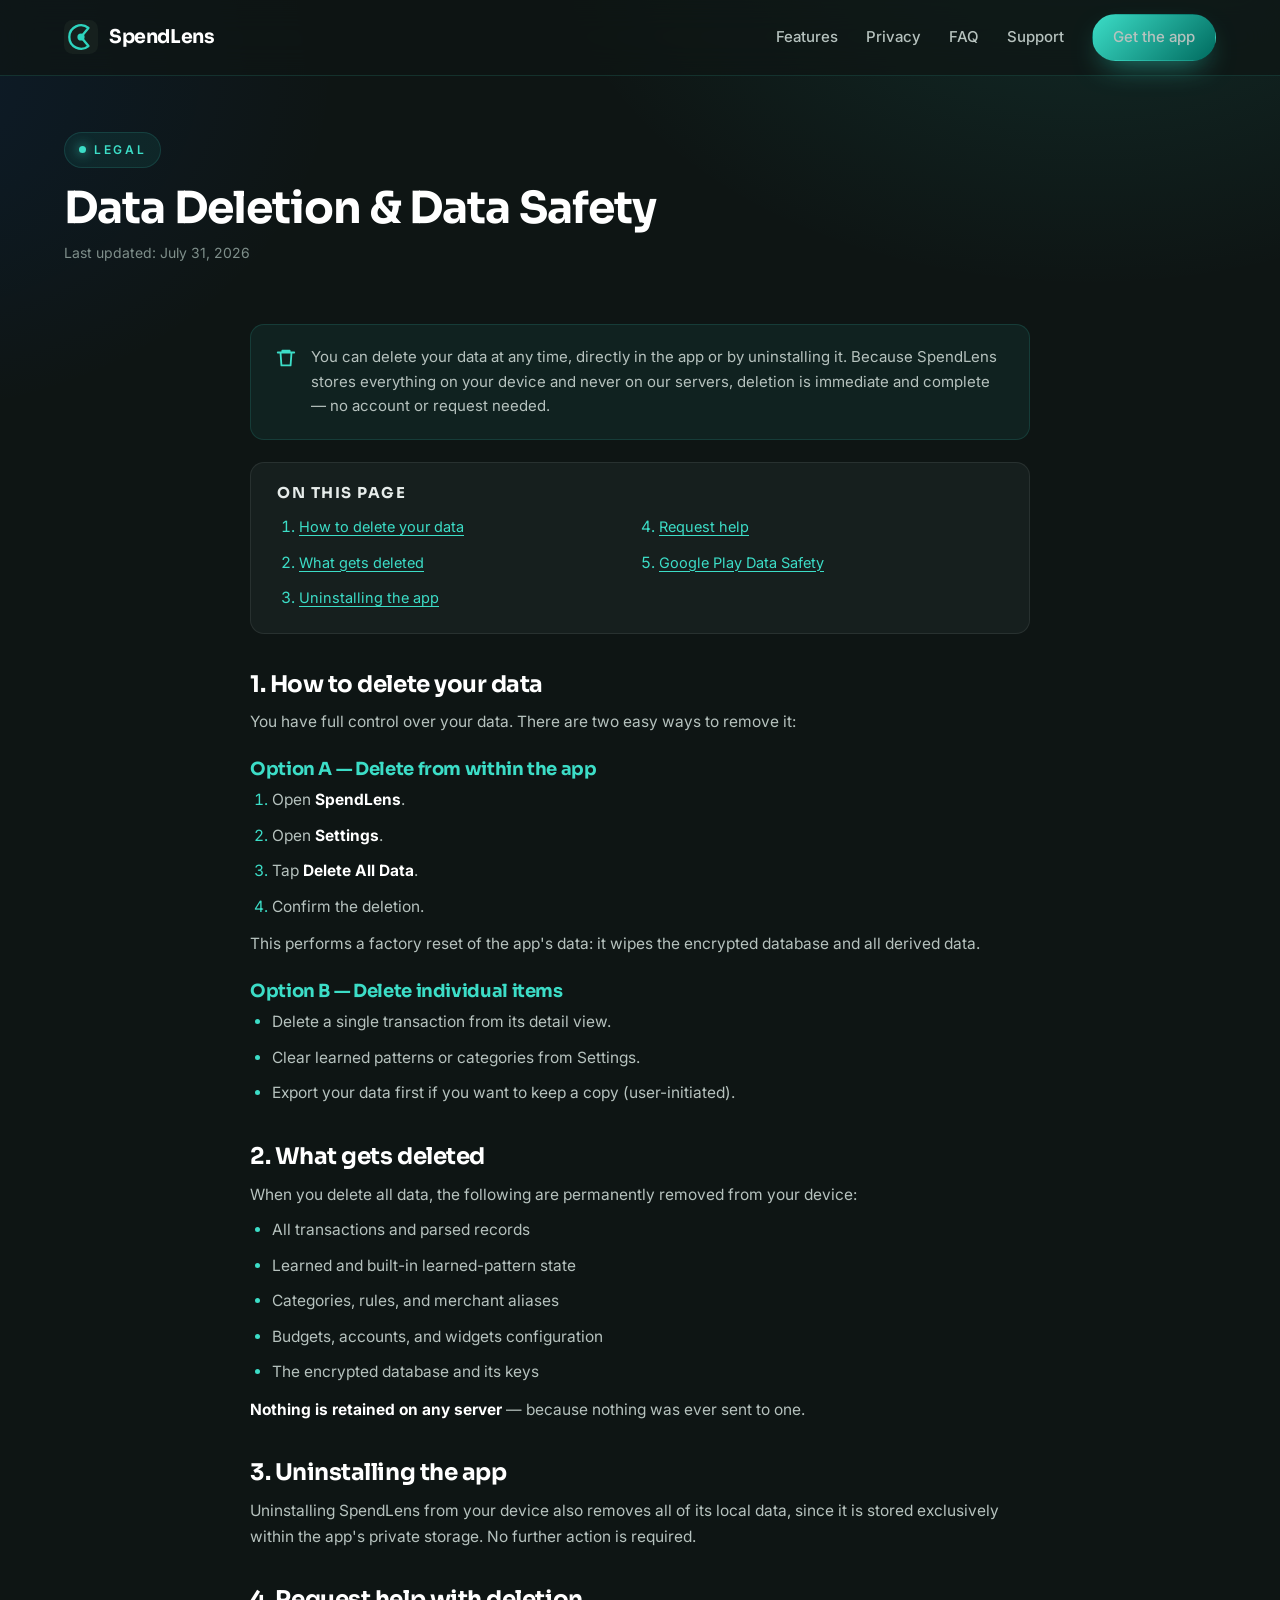
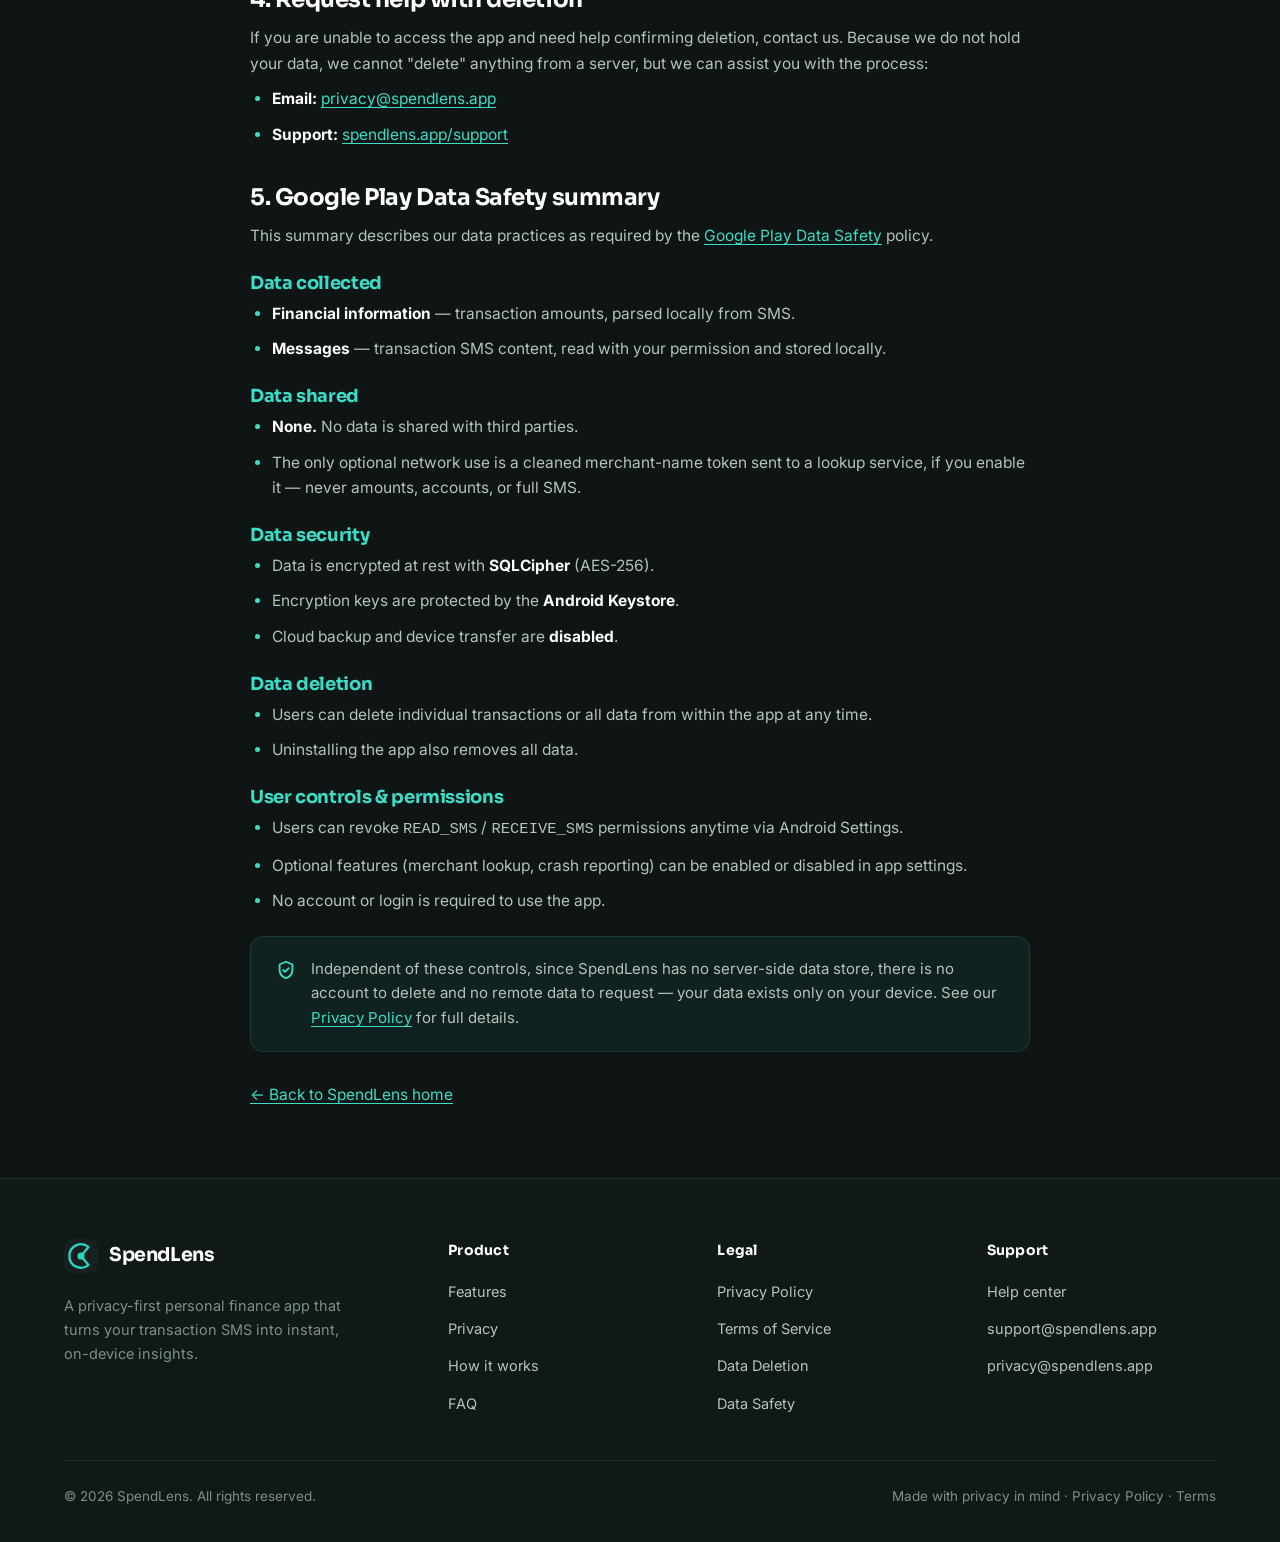
==== website/data-deletion.html @ 76e55379 "feat: add marketing/legal website with GitHub Pages deployment Add responsive site (landing + Privac" ====
<!DOCTYPE html>
<html lang="en">
<head>
<meta charset="UTF-8" />
<meta name="viewport" content="width=device-width, initial-scale=1.0" />
<title>Data Deletion & Data Safety — SpendLens</title>
<meta name="description" content="How to delete your SpendLens data and a summary of our Google Play Data Safety practices. Your data is stored only on your device and can be deleted anytime." />
<meta name="theme-color" content="#0E1514" />
<link rel="preconnect" href="https://fonts.googleapis.com" />
<link rel="preconnect" href="https://fonts.gstatic.com" crossorigin />
<link href="https://fonts.googleapis.com/css2?family=Inter:wght@400;500;600;700&family=Sora:wght@500;600;700&display=swap" rel="stylesheet" />
<link rel="stylesheet" href="assets/css/style.css" />
<link rel="icon" href="data:image/svg+xml,%3Csvg xmlns='http://www.w3.org/2000/svg' viewBox='0 0 32 32'%3E%3Crect width='32' height='32' rx='8' fill='%230E1514'/%3E%3Cpath d='M5 16a11 11 0 0 1 18-8.5L16 16l7 8.5A11 11 0 0 1 5 16Z' fill='none' stroke='%232DD4BF' stroke-width='2.2' stroke-linejoin='round'/%3E%3Ccircle cx='16' cy='16' r='3.4' fill='%232DD4BF'/%3E%3C/svg%3E" />
</head>
<body>

<header class="nav">
  <div class="wrap nav-inner">
    <a class="brand" href="index.html" aria-label="SpendLens home"><svg class="logo" viewBox="0 0 32 32" fill="none" aria-hidden="true"><rect width="32" height="32" rx="8" fill="#16201E"/><path d="M5 16a11 11 0 0 1 18-8.5L16 16l7 8.5A11 11 0 0 1 5 16Z" stroke="#2DD4BF" stroke-width="2.2" stroke-linejoin="round"/><circle cx="16" cy="16" r="3.4" fill="#2DD4BF"/></svg> SpendLens</a>
    <button class="nav-toggle" aria-label="Toggle menu" aria-expanded="false"><span></span><span></span><span></span></button>
    <nav class="nav-links" aria-label="Primary">
      <a href="index.html#features">Features</a>
      <a href="index.html#privacy">Privacy</a>
      <a href="index.html#faq">FAQ</a>
      <a href="support.html">Support</a>
      <a class="btn btn-primary" href="https://play.google.com/store/apps/details?id=com.gachn.spendlens" target="_blank" rel="noopener">Get the app</a>
    </nav>
  </div>
</header>

<section class="legal-hero">
  <div class="wrap">
    <span class="eyebrow">Legal</span>
    <h1>Data Deletion &amp; Data Safety</h1>
    <div class="meta"><span>Last updated: July 31, 2026</span></div>
  </div>
</section>

<main class="wrap">
  <div class="legal-body">

    <div class="legal-callout">
      <svg viewBox="0 0 24 24" fill="none" stroke="currentColor" stroke-width="2"><path d="M3 6h18M8 6V4h8v2M6 6l1 14h10l1-14" stroke-linecap="round" stroke-linejoin="round"/></svg>
      <p>You can delete your data at any time, directly in the app or by uninstalling it. Because SpendLens stores everything on your device and never on our servers, deletion is immediate and complete — no account or request needed.</p>
    </div>

    <nav class="legal-toc" aria-label="On this page">
      <h2>On this page</h2>
      <ol>
        <li><a href="#how">How to delete your data</a></li>
        <li><a href="#what">What gets deleted</a></li>
        <li><a href="#uninstall">Uninstalling the app</a></li>
        <li><a href="#request">Request help</a></li>
        <li><a href="#safety">Google Play Data Safety</a></li>
      </ol>
    </nav>

    <h2 class="toc-link" id="how">1. How to delete your data</h2>
    <p>You have full control over your data. There are two easy ways to remove it:</p>
    <h3>Option A — Delete from within the app</h3>
    <ol>
      <li>Open <strong>SpendLens</strong>.</li>
      <li>Open <strong>Settings</strong>.</li>
      <li>Tap <strong>Delete All Data</strong>.</li>
      <li>Confirm the deletion.</li>
    </ol>
    <p>This performs a factory reset of the app's data: it wipes the encrypted database and all derived data.</p>
    <h3>Option B — Delete individual items</h3>
    <ul>
      <li>Delete a single transaction from its detail view.</li>
      <li>Clear learned patterns or categories from Settings.</li>
      <li>Export your data first if you want to keep a copy (user-initiated).</li>
    </ul>

    <h2 class="toc-link" id="what">2. What gets deleted</h2>
    <p>When you delete all data, the following are permanently removed from your device:</p>
    <ul>
      <li>All transactions and parsed records</li>
      <li>Learned and built-in learned-pattern state</li>
      <li>Categories, rules, and merchant aliases</li>
      <li>Budgets, accounts, and widgets configuration</li>
      <li>The encrypted database and its keys</li>
    </ul>
    <p><strong>Nothing is retained on any server</strong> — because nothing was ever sent to one.</p>

    <h2 class="toc-link" id="uninstall">3. Uninstalling the app</h2>
    <p>Uninstalling SpendLens from your device also removes all of its local data, since it is stored exclusively within the app's private storage. No further action is required.</p>

    <h2 class="toc-link" id="request">4. Request help with deletion</h2>
    <p>If you are unable to access the app and need help confirming deletion, contact us. Because we do not hold your data, we cannot "delete" anything from a server, but we can assist you with the process:</p>
    <ul>
      <li><strong>Email:</strong> <a href="mailto:privacy@spendlens.app">privacy@spendlens.app</a></li>
      <li><strong>Support:</strong> <a href="support.html">spendlens.app/support</a></li>
    </ul>

    <h2 class="toc-link" id="safety">5. Google Play Data Safety summary</h2>
    <p>This summary describes our data practices as required by the <a href="https://developer.android.com/google-play/redirect/data-safety" target="_blank" rel="noopener">Google Play Data Safety</a> policy.</p>

    <h3>Data collected</h3>
    <ul>
      <li><strong>Financial information</strong> — transaction amounts, parsed locally from SMS.</li>
      <li><strong>Messages</strong> — transaction SMS content, read with your permission and stored locally.</li>
    </ul>
    <h3>Data shared</h3>
    <ul>
      <li><strong>None.</strong> No data is shared with third parties.</li>
      <li>The only optional network use is a cleaned merchant-name token sent to a lookup service, if you enable it — never amounts, accounts, or full SMS.</li>
    </ul>
    <h3>Data security</h3>
    <ul>
      <li>Data is encrypted at rest with <strong>SQLCipher</strong> (AES-256).</li>
      <li>Encryption keys are protected by the <strong>Android Keystore</strong>.</li>
      <li>Cloud backup and device transfer are <strong>disabled</strong>.</li>
    </ul>
    <h3>Data deletion</h3>
    <ul>
      <li>Users can delete individual transactions or all data from within the app at any time.</li>
      <li>Uninstalling the app also removes all data.</li>
    </ul>
    <h3>User controls &amp; permissions</h3>
    <ul>
      <li>Users can revoke <code>READ_SMS</code> / <code>RECEIVE_SMS</code> permissions anytime via Android Settings.</li>
      <li>Optional features (merchant lookup, crash reporting) can be enabled or disabled in app settings.</li>
      <li>No account or login is required to use the app.</li>
    </ul>

    <div class="legal-callout">
      <svg viewBox="0 0 24 24" fill="none" stroke="currentColor" stroke-width="2"><path d="M12 3l7 3v6c0 4.5-3 7.5-7 9-4-1.5-7-4.5-7-9V6z" stroke-linejoin="round"/><path d="M9 12l2 2 4-4" stroke-linecap="round" stroke-linejoin="round"/></svg>
      <p>Independent of these controls, since SpendLens has no server-side data store, there is no account to delete and no remote data to request — your data exists only on your device. See our <a href="privacy-policy.html">Privacy Policy</a> for full details.</p>
    </div>

    <p style="margin-top:30px;"><a href="index.html">&larr; Back to SpendLens home</a></p>
  </div>
</main>

<footer>
  <div class="wrap">
    <div class="footer-grid">
      <div class="footer-brand">
        <a class="brand" href="index.html"><svg class="logo" viewBox="0 0 32 32" fill="none" aria-hidden="true"><rect width="32" height="32" rx="8" fill="#16201E"/><path d="M5 16a11 11 0 0 1 18-8.5L16 16l7 8.5A11 11 0 0 1 5 16Z" stroke="#2DD4BF" stroke-width="2.2" stroke-linejoin="round"/><circle cx="16" cy="16" r="3.4" fill="#2DD4BF"/></svg> SpendLens</a>
        <p>A privacy-first personal finance app that turns your transaction SMS into instant, on-device insights.</p>
      </div>
      <div class="footer-col"><h5>Product</h5><ul><li><a href="index.html#features">Features</a></li><li><a href="index.html#privacy">Privacy</a></li><li><a href="index.html#how">How it works</a></li><li><a href="index.html#faq">FAQ</a></li></ul></div>
      <div class="footer-col"><h5>Legal</h5><ul><li><a href="privacy-policy.html">Privacy Policy</a></li><li><a href="terms.html">Terms of Service</a></li><li><a href="data-deletion.html">Data Deletion</a></li><li><a href="data-deletion.html#safety">Data Safety</a></li></ul></div>
      <div class="footer-col"><h5>Support</h5><ul><li><a href="support.html">Help center</a></li><li><a href="mailto:support@spendlens.app">support@spendlens.app</a></li><li><a href="mailto:privacy@spendlens.app">privacy@spendlens.app</a></li></ul></div>
    </div>
    <div class="footer-bottom">
      <span>© <span id="yr">2026</span> SpendLens. All rights reserved.</span>
      <span>Made with privacy in mind · <a href="privacy-policy.html">Privacy Policy</a> · <a href="terms.html">Terms</a></span>
    </div>
  </div>
</footer>

<script src="assets/js/main.js"></script>
</body>
</html>
---- website/assets/css/style.css ----
/* ===================================================================
   SpendLens — Marketing & Legal site
   Brand palette sourced from the Android app (ui/theme/Color.kt)
   =================================================================== */

:root {
  /* Brand — from SpendLens Material 3 tokens */
  --teal:        #2DD4BF;  /* seed / Income */
  --teal-bright: #3CDDC7;  /* dark primary  */
  --teal-deep:   #006B5F;  /* light primary */
  --teal-container: #005047;
  --blue:        #0051D5;  /* secondary */
  --blue-bright: #316BF3;
  --blue-soft:   #B4C5FF;
  --red:         #EF4444;  /* Expense / debit */

  /* Surfaces — dark-first like the app (#131313 base) */
  --bg:        #0E1514;
  --bg-2:      #111918;
  --surface:   #161F1E;
  --surface-2: #1C2725;
  --surface-3: #243330;
  --border:    rgba(60, 221, 199, 0.14);
  --border-2:  rgba(255, 255, 255, 0.08);

  /* Text */
  --text:      #E6ECEA;
  --text-soft: #B6C2BE;
  --muted:     #7E8E8A;

  /* Effects */
  --radius:    20px;
  --radius-sm: 14px;
  --radius-lg: 28px;
  --shadow:    0 24px 60px -24px rgba(0, 0, 0, 0.7);
  --glow:      0 0 0 1px rgba(45,212,191,.18), 0 18px 50px -20px rgba(45,212,191,.35);
  --max:       1160px;
  --ease:      cubic-bezier(.22,.61,.36,1);
}

* { margin: 0; padding: 0; box-sizing: border-box; }
*::selection { background: rgba(45,212,191,.30); color: #fff; }

html { scroll-behavior: smooth; -webkit-text-size-adjust: 100%; }

body {
  font-family: 'Inter', system-ui, -apple-system, Segoe UI, Roboto, sans-serif;
  color: var(--text);
  background: var(--bg);
  background-image:
    radial-gradient(900px 600px at 85% -8%, rgba(45,212,191,.12), transparent 60%),
    radial-gradient(800px 600px at -10% 8%, rgba(0,81,213,.12), transparent 58%);
  background-attachment: fixed;
  line-height: 1.65;
  font-size: 16px;
  overflow-x: hidden;
  -webkit-font-smoothing: antialiased;
}

h1, h2, h3, h4 {
  font-family: 'Sora', 'Inter', sans-serif;
  line-height: 1.12;
  letter-spacing: -0.02em;
  font-weight: 700;
  color: #fff;
}

a { color: var(--teal-bright); text-decoration: none; transition: color .2s var(--ease); }
a:hover { color: var(--teal); }

img { max-width: 100%; display: block; }

.wrap { width: min(var(--max), 90vw); margin-inline: auto; }

.eyebrow {
  display: inline-flex; align-items: center; gap: 8px;
  text-transform: uppercase; letter-spacing: .22em; font-size: 12px;
  font-weight: 600; color: var(--teal-bright);
  background: rgba(45,212,191,.08);
  border: 1px solid var(--border);
  padding: 7px 14px; border-radius: 999px;
}
.eyebrow::before {
  content: ""; width: 7px; height: 7px; border-radius: 50%;
  background: var(--teal-bright); box-shadow: 0 0 12px var(--teal-bright);
}

.gradient-text {
  background: linear-gradient(100deg, var(--teal-bright), var(--blue-soft) 70%);
  -webkit-background-clip: text; background-clip: text; color: transparent;
}

/* ---------- Buttons ---------- */
.btn {
  display: inline-flex; align-items: center; justify-content: center; gap: 9px;
  font-weight: 600; font-size: 15px; padding: 13px 24px; border-radius: 999px;
  border: 1px solid transparent; cursor: pointer; transition: all .22s var(--ease);
  white-space: nowrap;
}
.btn-primary {
  background: linear-gradient(135deg, var(--teal-bright), var(--teal-deep));
  color: #002822; box-shadow: 0 12px 30px -12px rgba(45,212,191,.7);
}
.btn-primary:hover { transform: translateY(-2px); color: #002822; box-shadow: 0 18px 38px -12px rgba(45,212,191,.85); }
.btn-ghost {
  background: rgba(255,255,255,.04); color: var(--text);
  border-color: var(--border-2);
}
.btn-ghost:hover { background: rgba(255,255,255,.08); color: #fff; transform: translateY(-2px); }
.btn-lg { padding: 16px 30px; font-size: 16px; }

.play-badge {
  display: inline-flex; align-items: center; gap: 11px;
  background: #000; color: #fff; padding: 10px 20px; border-radius: 12px;
  border: 1px solid rgba(255,255,255,.16); transition: transform .2s var(--ease), box-shadow .2s;
}
.play-badge:hover { transform: translateY(-2px); box-shadow: 0 14px 30px -14px rgba(0,0,0,.8); color:#fff; }
.play-badge .pt-logo { width: 26px; height: 26px; }
.play-badge .pt-tiny { font-size: 10px; color: #c7c7c7; letter-spacing: .04em; }
.play-badge .pt-big  { font-size: 17px; font-weight: 600; line-height: 1.1; font-family: 'Sora', sans-serif; }

/* ---------- Navigation ---------- */
.nav {
  position: sticky; top: 0; z-index: 60;
  backdrop-filter: blur(16px); -webkit-backdrop-filter: blur(16px);
  background: rgba(14,21,20,.72);
  border-bottom: 1px solid var(--border);
}
.nav-inner { display: flex; align-items: center; justify-content: space-between; padding: 14px 0; }
.brand { display: inline-flex; align-items: center; gap: 11px; font-family: 'Sora', sans-serif; font-weight: 700; font-size: 19px; color: #fff; letter-spacing: -.02em; }
.brand:hover { color: #fff; }
.brand .logo { width: 34px; height: 34px; flex: none; }
.nav-links { display: flex; align-items: center; gap: 28px; }
.nav-links a { color: var(--text-soft); font-size: 15px; font-weight: 500; position: relative; }
.nav-links a:not(.btn)::after {
  content: ""; position: absolute; left: 0; bottom: -6px; height: 2px; width: 0;
  background: var(--teal-bright); transition: width .25s var(--ease);
}
.nav-links a:not(.btn):hover { color: #fff; }
.nav-links a:not(.btn):hover::after { width: 100%; }
.nav-links .btn { padding: 10px 20px; }

.nav-toggle {
  display: none; background: none; border: 1px solid var(--border-2);
  border-radius: 10px; width: 44px; height: 42px; cursor: pointer; padding: 0;
  flex-direction: column; align-items: center; justify-content: center; gap: 5px;
}
.nav-toggle span { width: 20px; height: 2px; background: var(--text); border-radius: 2px; transition: .25s var(--ease); }
.nav-toggle[aria-expanded="true"] span:nth-child(1) { transform: translateY(7px) rotate(45deg); }
.nav-toggle[aria-expanded="true"] span:nth-child(2) { opacity: 0; }
.nav-toggle[aria-expanded="true"] span:nth-child(3) { transform: translateY(-7px) rotate(-45deg); }

@media (max-width: 880px) {
  .nav-toggle { display: flex; }
  .nav-links {
    position: absolute; top: 100%; left: 0; right: 0; flex-direction: column;
    align-items: stretch; gap: 4px; padding: 14px 5vw 22px;
    background: rgba(10,15,14,.97); border-bottom: 1px solid var(--border);
    transform: translateY(-12px); opacity: 0; pointer-events: none; transition: .25s var(--ease);
  }
  .nav-links.open { transform: none; opacity: 1; pointer-events: auto; }
  .nav-links a { padding: 11px 4px; border-bottom: 1px solid var(--border-2); }
  .nav-links .btn { margin-top: 10px; text-align: center; border-bottom: none; }
}

/* ---------- Section shell ---------- */
section { padding: 96px 0; position: relative; }
.sec-head { max-width: 62ch; margin: 0 auto 54px; text-align: center; }
.sec-head .eyebrow { margin-bottom: 18px; }
.sec-head h2 { font-size: clamp(30px, 4.4vw, 46px); margin-bottom: 14px; }
.sec-head p { color: var(--text-soft); font-size: 17px; }

/* ---------- Hero ---------- */
.hero { padding: 72px 0 32px; }
.hero-grid { display: grid; grid-template-columns: 1.05fr .95fr; gap: 56px; align-items: center; }
.hero h1 { font-size: clamp(36px, 5.4vw, 64px); margin: 22px 0 0; }
.hero p.lead { margin: 22px 0 32px; font-size: 18px; color: var(--text-soft); max-width: 50ch; }
.hero-cta { display: flex; gap: 14px; flex-wrap: wrap; align-items: center; }
.hero-trust { display: flex; flex-wrap: wrap; gap: 10px 26px; margin-top: 34px; color: var(--muted); font-size: 14px; }
.hero-trust span { display: inline-flex; align-items: center; gap: 8px; }
.hero-trust svg { width: 17px; height: 17px; color: var(--teal-bright); flex: none; }

/* Phone mockup */
.phone-wrap { display: flex; justify-content: center; perspective: 1600px; }
.phone {
  width: 300px; height: 612px; border-radius: 44px; padding: 12px;
  background: linear-gradient(160deg, #2a3735, #0c1312);
  border: 1px solid rgba(255,255,255,.10);
  box-shadow: var(--shadow), 0 0 0 1px rgba(45,212,191,.10), inset 0 0 0 2px rgba(0,0,0,.4);
  transform: rotate(-4deg) translateY(0);
  animation: float 6s ease-in-out infinite;
}
@keyframes float { 50% { transform: rotate(-4deg) translateY(-14px); } }
.phone-screen {
  width: 100%; height: 100%; border-radius: 34px; overflow: hidden;
  background: var(--bg-2); position: relative; display: flex; flex-direction: column;
}
.phone-notch {
  position: absolute; top: 10px; left: 50%; transform: translateX(-50%);
  width: 96px; height: 22px; background: #000; border-radius: 14px; z-index: 5;
}
.app-pad { padding: 38px 18px 18px; }
.app-top { display: flex; justify-content: space-between; align-items: center; margin-bottom: 18px; }
.app-hello { font-size: 12px; color: var(--muted); }
.app-name { font-size: 15px; font-weight: 600; color: #fff; font-family: 'Sora', sans-serif; }
.app-avatar { width: 30px; height: 30px; border-radius: 50%; background: linear-gradient(135deg,var(--teal),var(--blue-bright)); }
.app-balance-card {
  background: linear-gradient(140deg, var(--teal-deep), #00453c 60%, #022e29);
  border-radius: 20px; padding: 18px; margin-bottom: 16px; position: relative; overflow: hidden;
}
.app-balance-card::after { content:""; position:absolute; right:-30px; top:-30px; width:120px; height:120px; border-radius:50%;
  background: radial-gradient(circle, rgba(45,212,191,.45), transparent 70%); }
.app-balance-card .lbl { font-size: 11px; color: rgba(255,255,255,.7); letter-spacing:.08em; text-transform:uppercase; }
.app-balance-card .amt { font-size: 28px; font-weight: 700; color: #fff; font-family: 'Sora',sans-serif; margin-top: 4px; }
.app-balance-card .row { display: flex; gap: 10px; margin-top: 14px; }
.app-mini { flex: 1; background: rgba(0,0,0,.25); border-radius: 12px; padding: 10px; }
.app-mini .l { font-size: 10px; color: rgba(255,255,255,.65); }
.app-mini .v { font-size: 14px; font-weight: 600; margin-top: 2px; }
.app-mini.in .v { color: var(--teal-bright); }
.app-mini.out .v { color: var(--red); }
.app-section-title { font-size: 13px; font-weight: 600; color: #fff; margin: 6px 2px 10px; display:flex; justify-content:space-between; }
.app-section-title small { font-weight: 400; color: var(--muted); font-size: 11px; }
.donut-row { display: flex; align-items: center; gap: 16px; background: var(--surface); border-radius: 16px; padding: 14px; margin-bottom: 10px; }
.donut { width: 64px; height: 64px; flex: none; border-radius: 50%;
  background: conic-gradient(var(--teal-bright) 0 38%, var(--blue-bright) 38% 60%, var(--red) 60% 78%, #f4c05a 78% 90%, #9b8cff 90% 100%);
  display: grid; place-items: center; }
.donut::after { content:""; width: 38px; height: 38px; border-radius: 50%; background: var(--surface); }
.donut-info .t { font-size: 11px; color: var(--muted); }
.donut-info .n { font-size: 16px; font-weight: 600; color: #fff; font-family: 'Sora',sans-serif; }
.legend { display: flex; flex-direction: column; gap: 5px; margin-top: 4px; }
.legend i { width: 8px; height: 8px; border-radius: 2px; display: inline-block; margin-right: 6px; vertical-align: middle; }
.tx { display: flex; align-items: center; gap: 11px; padding: 9px 0; border-bottom: 1px solid rgba(255,255,255,.05); }
.tx:last-child { border-bottom: none; }
.tx .ic { width: 32px; height: 32px; border-radius: 10px; display: grid; place-items: center; font-size: 14px; flex: none; }
.tx .ic.t { background: rgba(45,212,191,.16); color: var(--teal-bright); }
.tx .ic.r { background: rgba(239,68,68,.16); color: var(--red); }
.tx .ic.b { background: rgba(49,107,243,.16); color: var(--blue-soft); }
.tx .meta { flex: 1; }
.tx .meta .m1 { font-size: 12.5px; color: #fff; font-weight: 500; }
.tx .meta .m2 { font-size: 10.5px; color: var(--muted); }
.tx .amt { font-size: 13px; font-weight: 600; font-family: 'Sora',sans-serif; }
.tx .amt.neg { color: var(--red); } .tx .amt.pos { color: var(--teal-bright); }

@media (max-width: 920px) {
  .hero-grid { grid-template-columns: 1fr; gap: 40px; text-align: center; }
  .hero p.lead { margin-inline: auto; }
  .hero-cta, .hero-trust { justify-content: center; }
  .phone-wrap { order: -1; }
  .phone { transform: rotate(0); animation: float 6s ease-in-out infinite; }
  @keyframes float { 50% { transform: translateY(-12px); } }
}

/* ---------- Trust strip ---------- */
.trust-strip {
  display: grid; grid-template-columns: repeat(4, 1fr); gap: 18px;
  padding: 22px; border-radius: var(--radius-lg);
  background: linear-gradient(180deg, rgba(45,212,191,.05), rgba(255,255,255,.02));
  border: 1px solid var(--border); margin-top: 30px;
}
.trust-strip .t { display: flex; align-items: center; gap: 12px; justify-content: center; }
.trust-strip svg { width: 24px; height: 24px; color: var(--teal-bright); flex: none; }
.trust-strip .l b { display: block; color: #fff; font-size: 15px; font-family: 'Sora',sans-serif; }
.trust-strip .l small { color: var(--muted); font-size: 12px; }
@media (max-width: 820px){ .trust-strip { grid-template-columns: 1fr 1fr; text-align:left;} }

/* ---------- Feature cards ---------- */
.grid { display: grid; gap: 22px; }
.grid-3 { grid-template-columns: repeat(3, 1fr); }
.grid-2 { grid-template-columns: repeat(2, 1fr); }
@media (max-width: 900px){ .grid-3 { grid-template-columns: 1fr 1fr; } }
@media (max-width: 620px){ .grid-3, .grid-2 { grid-template-columns: 1fr; } }

.card {
  background: var(--surface); border: 1px solid var(--border-2); border-radius: var(--radius);
  padding: 28px; transition: transform .25s var(--ease), border-color .25s, box-shadow .25s;
}
.card:hover { transform: translateY(-5px); border-color: var(--border); box-shadow: var(--shadow); }
.card .ic {
  width: 50px; height: 50px; border-radius: 14px; display: grid; place-items: center;
  background: linear-gradient(135deg, rgba(45,212,191,.18), rgba(0,81,213,.16));
  color: var(--teal-bright); margin-bottom: 18px;
}
.card .ic svg { width: 24px; height: 24px; }
.card h3 { font-size: 19px; margin-bottom: 9px; }
.card p { color: var(--text-soft); font-size: 15px; }

/* ---------- Privacy showcase ---------- */
.privacy-wrap { display: grid; grid-template-columns: 1fr 1fr; gap: 50px; align-items: center; }
.privacy-list { list-style: none; display: flex; flex-direction: column; gap: 18px; margin-top: 26px; }
.privacy-list li { display: flex; gap: 14px; align-items: flex-start; }
.privacy-list .pi { width: 38px; height: 38px; flex: none; border-radius: 11px; display: grid; place-items: center;
  background: rgba(45,212,191,.12); color: var(--teal-bright); }
.privacy-list .pi svg { width: 20px; height: 20px; }
.privacy-list b { color: #fff; font-size: 16px; font-family: 'Sora',sans-serif; }
.privacy-list p { color: var(--text-soft); font-size: 14.5px; margin-top: 2px; }

.shield-art {
  display: grid; place-items: center; min-height: 340px; position: relative;
}
.shield {
  width: 220px; height: 248px; position: relative;
  background: linear-gradient(160deg, var(--surface-2), var(--surface));
  border: 1px solid var(--border); border-radius: 28px 28px 110px 110px;
  display: grid; place-items: center; box-shadow: var(--glow);
}
.shield svg { width: 86px; height: 86px; color: var(--teal-bright); }
.shield::before, .shield::after {
  content: ""; position: absolute; inset: -2px; border-radius: inherit; pointer-events: none;
  border: 1px dashed rgba(45,212,191,.25);
}
.shield::after { inset: 16px; border-radius: 22px 22px 90px 90px; border-color: rgba(255,255,255,.06); }
.orbit { position: absolute; inset: -40px; border: 1px solid var(--border); border-radius: 50%; animation: spin 26s linear infinite; }
.orbit .dot { position: absolute; top: -6px; left: 50%; width: 12px; height: 12px; border-radius: 50%; background: var(--teal-bright); box-shadow: 0 0 14px var(--teal-bright); }
@keyframes spin { to { transform: rotate(360deg); } }
@media (max-width: 900px){ .privacy-wrap { grid-template-columns: 1fr; } .shield-art { order: -1; min-height: 300px; } }

/* ---------- Steps ---------- */
.steps { display: grid; grid-template-columns: repeat(4, 1fr); gap: 22px; counter-reset: step; }
.step { position: relative; padding: 30px 24px; border-radius: var(--radius);
  background: var(--surface); border: 1px solid var(--border-2); }
.step .num {
  width: 48px; height: 48px; border-radius: 13px; display: grid; place-items: center; margin-bottom: 16px;
  font-family: 'Sora',sans-serif; font-weight: 700; font-size: 19px; color: #002822;
  background: linear-gradient(135deg, var(--teal-bright), var(--teal-deep));
}
.step h4 { font-size: 18px; margin-bottom: 7px; }
.step p { color: var(--text-soft); font-size: 14.5px; }
@media (max-width: 860px){ .steps { grid-template-columns: 1fr 1fr; } }
@media (max-width: 520px){ .steps { grid-template-columns: 1fr; } }

/* ---------- FAQ ---------- */
.faq { max-width: 820px; margin-inline: auto; }
.faq-item { border: 1px solid var(--border-2); border-radius: var(--radius-sm); margin-bottom: 14px; overflow: hidden; background: var(--surface); transition: border-color .2s; }
.faq-item[open] { border-color: var(--border); }
.faq-q { padding: 20px 24px; cursor: pointer; font-weight: 600; font-family: 'Sora',sans-serif; color: #fff; display: flex; justify-content: space-between; align-items: center; gap: 16px; list-style: none; font-size: 16.5px; }
.faq-q::-webkit-details-marker { display: none; }
.faq-q .chev { flex: none; width: 22px; height: 22px; color: var(--teal-bright); transition: transform .25s var(--ease); }
.faq-item[open] .faq-q .chev { transform: rotate(180deg); }
.faq-a { padding: 0 24px 22px; color: var(--text-soft); font-size: 15.5px; }

/* ---------- CTA banner ---------- */
.cta-banner {
  border-radius: var(--radius-lg); padding: 64px 40px; text-align: center; position: relative; overflow: hidden;
  background: linear-gradient(135deg, #002822, var(--teal-deep) 55%, var(--blue) 130%);
  box-shadow: var(--shadow);
}
.cta-banner::before { content:""; position:absolute; inset:0;
  background: radial-gradient(420px 260px at 12% 18%, rgba(45,212,191,.35), transparent 60%),
             radial-gradient(420px 260px at 88% 90%, rgba(0,81,213,.4), transparent 60%); }
.cta-banner > * { position: relative; z-index: 2; }
.cta-banner h2 { font-size: clamp(28px, 4.4vw, 44px); color: #fff; }
.cta-banner p { color: rgba(255,255,255,.9); max-width: 54ch; margin: 16px auto 30px; font-size: 17px; }
.cta-banner .hero-cta { justify-content: center; }

/* ---------- Footer ---------- */
footer { border-top: 1px solid var(--border); background: var(--bg-2); padding: 60px 0 36px; margin-top: 40px; }
.footer-grid { display: grid; grid-template-columns: 1.5fr 1fr 1fr 1fr; gap: 40px; }
.footer-brand p { color: var(--muted); font-size: 14.5px; margin-top: 14px; max-width: 32ch; }
.footer-col h5 { color: #fff; font-size: 14px; font-family: 'Sora',sans-serif; margin-bottom: 16px; letter-spacing: .02em; }
.footer-col ul { list-style: none; display: flex; flex-direction: column; gap: 11px; }
.footer-col a { color: var(--text-soft); font-size: 14.5px; }
.footer-col a:hover { color: var(--teal-bright); }
.footer-bottom { display: flex; justify-content: space-between; align-items: center; gap: 16px; flex-wrap: wrap; margin-top: 44px; padding-top: 24px; border-top: 1px solid var(--border-2); color: var(--muted); font-size: 13.5px; }
.footer-bottom a { color: var(--muted); }
.footer-bottom a:hover { color: var(--teal-bright); }
@media (max-width: 820px){ .footer-grid { grid-template-columns: 1fr 1fr; } }
@media (max-width: 480px){ .footer-grid { grid-template-columns: 1fr; } }

/* ---------- Legal pages ---------- */
.legal-hero { padding: 56px 0 8px; }
.legal-hero h1 { font-size: clamp(30px, 4.6vw, 44px); margin: 16px 0 8px; }
.legal-hero .meta { color: var(--muted); font-size: 14px; display: flex; gap: 18px; flex-wrap: wrap; }
.legal-body { max-width: 780px; margin: 0 auto; padding: 30px 0 20px; }
.legal-body h2 { font-size: 23px; margin: 38px 0 12px; color: #fff; }
.legal-body h3 { font-size: 18px; margin: 24px 0 8px; color: var(--teal-bright); }
.legal-body p, .legal-body li { color: var(--text-soft); font-size: 15.5px; margin-bottom: 10px; }
.legal-body ul, .legal-body ol { padding-left: 22px; margin-bottom: 12px; }
.legal-body li::marker { color: var(--teal-bright); }
.legal-body a { color: var(--teal-bright); text-decoration: underline; text-underline-offset: 3px; }
.legal-body strong { color: #fff; }
.legal-callout {
  background: rgba(45,212,191,.07); border: 1px solid var(--border); border-radius: var(--radius-sm);
  padding: 20px 24px; margin: 22px 0; display: flex; gap: 14px;
}
.legal-callout svg { width: 22px; height: 22px; color: var(--teal-bright); flex: none; margin-top: 2px; }
.legal-callout p { margin: 0; font-size: 15px; }
.legal-toc { background: var(--surface); border: 1px solid var(--border-2); border-radius: var(--radius-sm); padding: 22px 26px; margin: 18px 0 8px; }
.legal-toc h2 { font-size: 15px; margin: 0 0 12px; color: var(--text); text-transform: uppercase; letter-spacing: .1em; }
.legal-toc ol { margin: 0; columns: 2; }
@media (max-width: 560px){ .legal-toc ol { columns: 1; } }
.legal-toc a { font-size: 14.5px; }
.toc-link { scroll-margin-top: 90px; }

/* ---------- Support page ---------- */
.support-grid { display: grid; grid-template-columns: 1.1fr .9fr; gap: 40px; align-items: start; }
@media (max-width: 880px){ .support-grid { grid-template-columns: 1fr; } }
.contact-cards { display: grid; grid-template-columns: 1fr 1fr; gap: 16px; margin-top: 8px; }
@media (max-width: 560px){ .contact-cards { grid-template-columns: 1fr; } }
.contact-card { background: var(--surface); border: 1px solid var(--border-2); border-radius: var(--radius-sm); padding: 22px; transition: border-color .2s; }
.contact-card:hover { border-color: var(--border); }
.contact-card .ic { width: 42px; height: 42px; border-radius: 11px; display: grid; place-items: center; background: rgba(45,212,191,.12); color: var(--teal-bright); margin-bottom: 14px; }
.contact-card .ic svg { width: 22px; height: 22px; }
.contact-card h4 { font-size: 16px; margin-bottom: 4px; }
.contact-card a, .contact-card p { font-size: 14.5px; color: var(--text-soft); word-break: break-word; }
.contact-card a:hover { color: var(--teal-bright); }

.form-card { background: var(--surface); border: 1px solid var(--border-2); border-radius: var(--radius); padding: 28px; }
.form-card h3 { font-size: 20px; margin-bottom: 6px; }
.form-card p.muted { color: var(--muted); font-size: 14px; margin-bottom: 20px; }
.field { margin-bottom: 16px; }
.field label { display: block; font-size: 13.5px; color: var(--text-soft); margin-bottom: 7px; font-weight: 500; }
.field input, .field textarea, .field select {
  width: 100%; background: var(--bg-2); border: 1px solid var(--border-2); border-radius: 12px;
  color: var(--text); padding: 12px 14px; font-size: 15px; font-family: inherit; transition: border-color .2s;
}
.field input:focus, .field textarea:focus, .field select:focus { outline: none; border-color: var(--teal-bright); box-shadow: 0 0 0 3px rgba(45,212,191,.15); }
.field textarea { resize: vertical; min-height: 120px; }
.form-note { font-size: 12.5px; color: var(--muted); margin-top: 12px; }
.form-status { margin-top: 14px; font-size: 14.5px; }
.form-status.ok { color: var(--teal-bright); }

/* ---------- Misc helpers ---------- */
.center { text-align: center; }
.mt-s { margin-top: 14px; } .mt-m { margin-top: 26px; } .mt-l { margin-top: 44px; }
.reveal { opacity: 0; transform: translateY(24px); transition: opacity .7s var(--ease), transform .7s var(--ease); }
.reveal.in { opacity: 1; transform: none; }
@media (prefers-reduced-motion: reduce) {
  .reveal { opacity: 1; transform: none; transition: none; }
  .phone, .orbit { animation: none; }
  html { scroll-behavior: auto; }
}
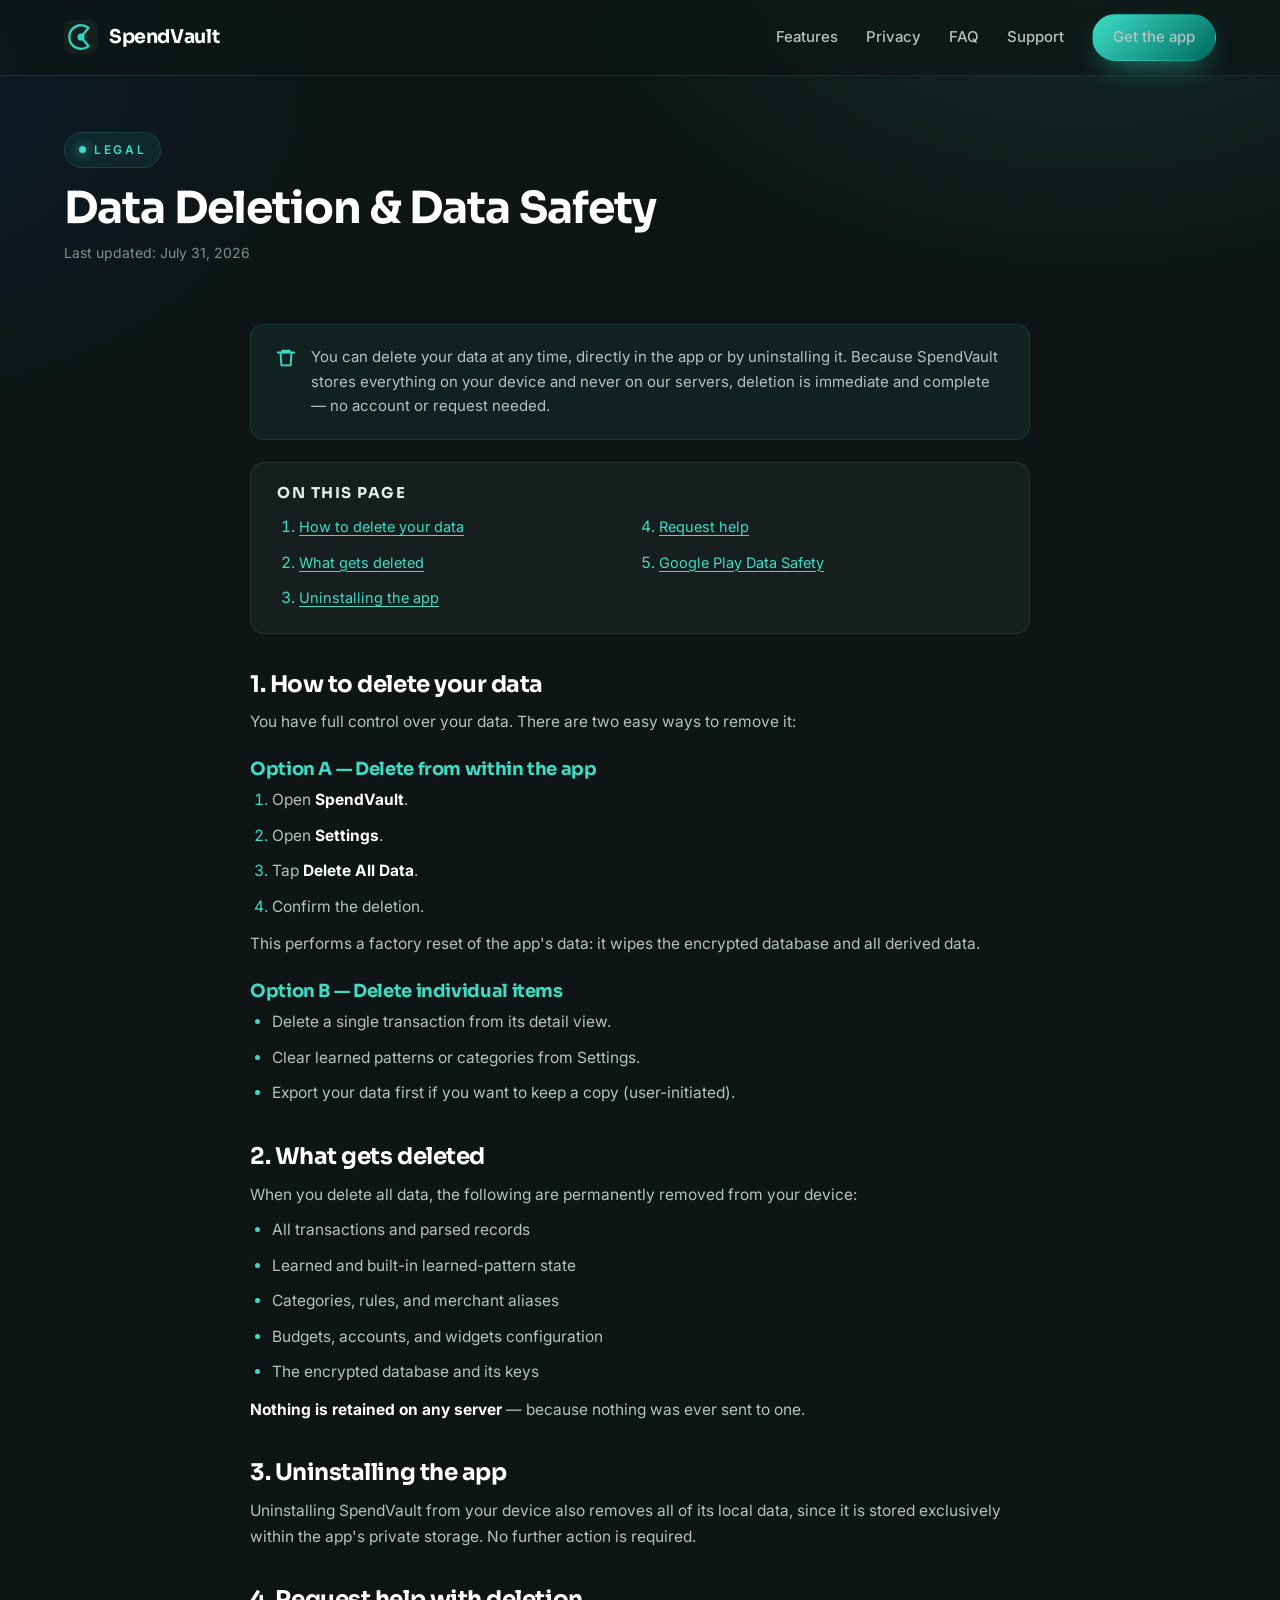
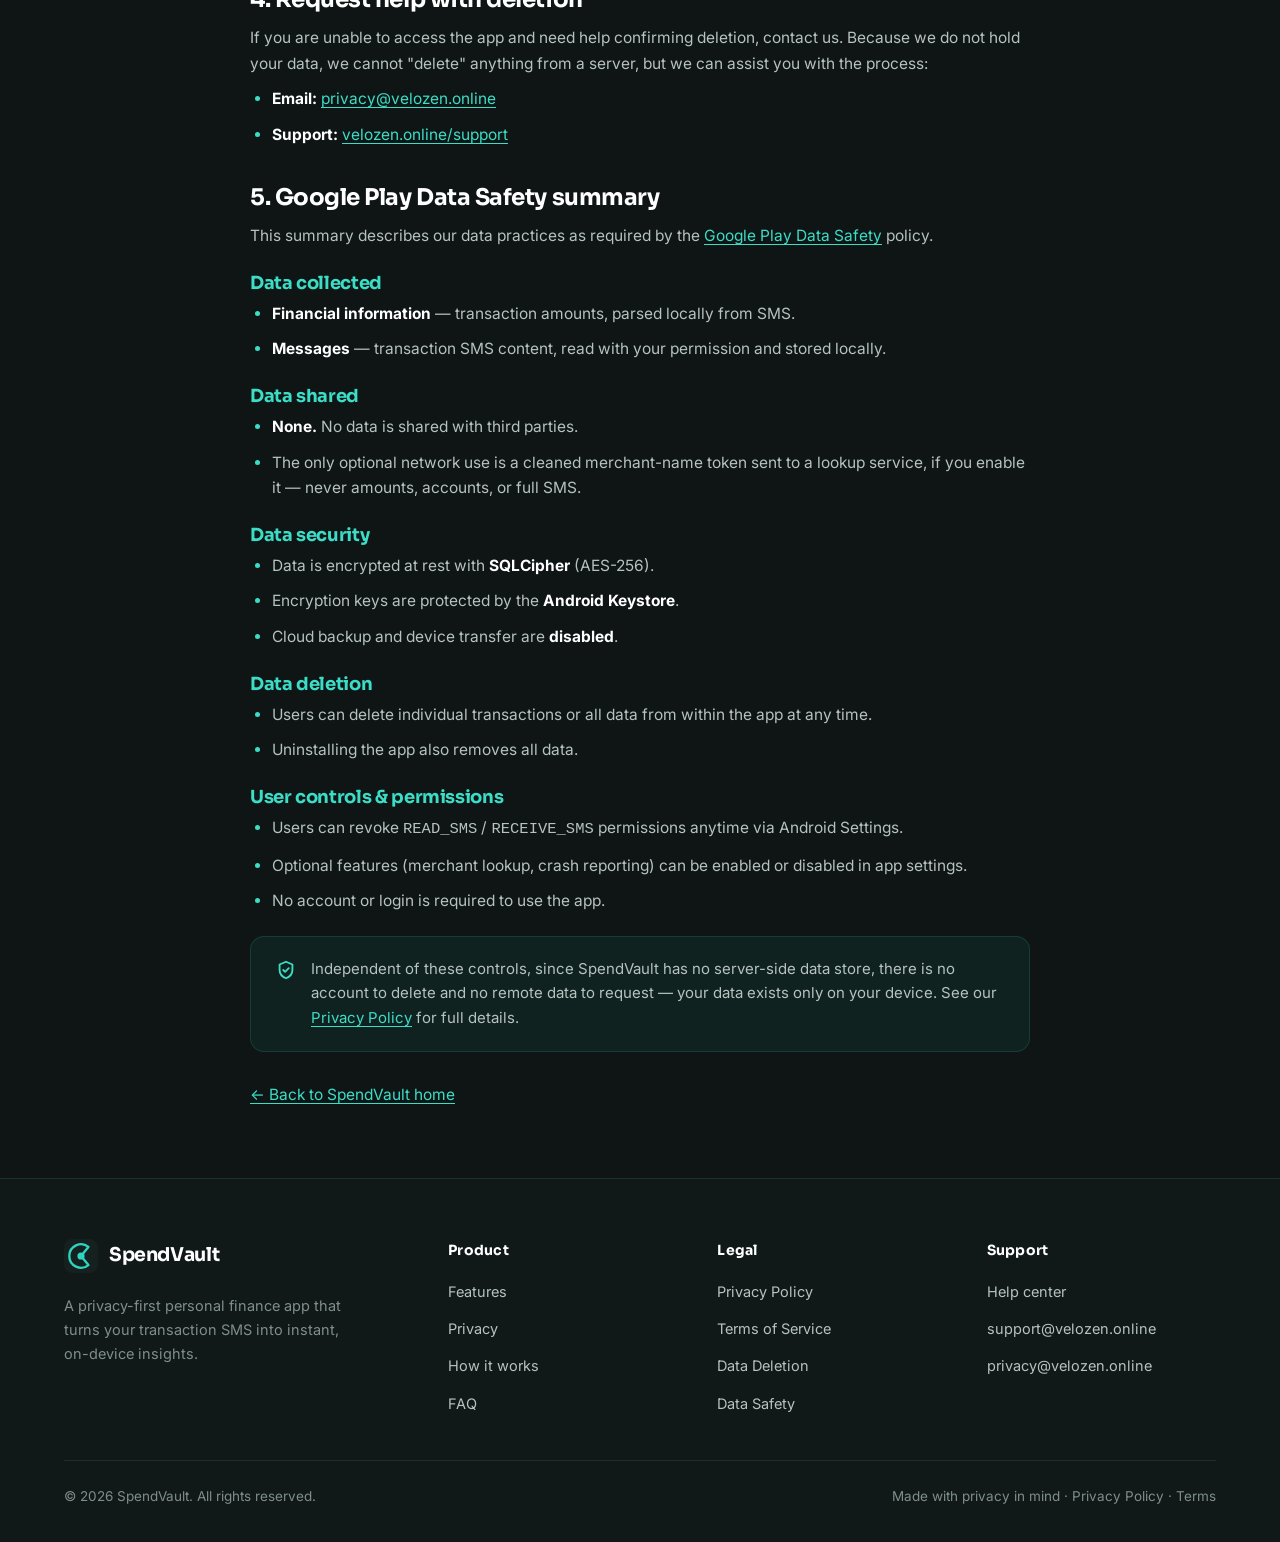
==== commit 43052c2f: "Update website with SpendVault branding and velozen.online domain - Replaced all SpendLens reference" ====
--- a/website/data-deletion.html
+++ b/website/data-deletion.html
@@ -3,8 +3,8 @@
 <head>
 <meta charset="UTF-8" />
 <meta name="viewport" content="width=device-width, initial-scale=1.0" />
-<title>Data Deletion & Data Safety — SpendLens</title>
-<meta name="description" content="How to delete your SpendLens data and a summary of our Google Play Data Safety practices. Your data is stored only on your device and can be deleted anytime." />
+<title>Data Deletion & Data Safety — SpendVault</title>
+<meta name="description" content="How to delete your SpendVault data and a summary of our Google Play Data Safety practices. Your data is stored only on your device and can be deleted anytime." />
 <meta name="theme-color" content="#0E1514" />
 <link rel="preconnect" href="https://fonts.googleapis.com" />
 <link rel="preconnect" href="https://fonts.gstatic.com" crossorigin />
@@ -16,14 +16,14 @@
 
 <header class="nav">
   <div class="wrap nav-inner">
-    <a class="brand" href="index.html" aria-label="SpendLens home"><svg class="logo" viewBox="0 0 32 32" fill="none" aria-hidden="true"><rect width="32" height="32" rx="8" fill="#16201E"/><path d="M5 16a11 11 0 0 1 18-8.5L16 16l7 8.5A11 11 0 0 1 5 16Z" stroke="#2DD4BF" stroke-width="2.2" stroke-linejoin="round"/><circle cx="16" cy="16" r="3.4" fill="#2DD4BF"/></svg> SpendLens</a>
+    <a class="brand" href="index.html" aria-label="SpendVault home"><svg class="logo" viewBox="0 0 32 32" fill="none" aria-hidden="true"><rect width="32" height="32" rx="8" fill="#16201E"/><path d="M5 16a11 11 0 0 1 18-8.5L16 16l7 8.5A11 11 0 0 1 5 16Z" stroke="#2DD4BF" stroke-width="2.2" stroke-linejoin="round"/><circle cx="16" cy="16" r="3.4" fill="#2DD4BF"/></svg> SpendVault</a>
     <button class="nav-toggle" aria-label="Toggle menu" aria-expanded="false"><span></span><span></span><span></span></button>
     <nav class="nav-links" aria-label="Primary">
       <a href="index.html#features">Features</a>
       <a href="index.html#privacy">Privacy</a>
       <a href="index.html#faq">FAQ</a>
       <a href="support.html">Support</a>
-      <a class="btn btn-primary" href="https://play.google.com/store/apps/details?id=com.gachn.spendlens" target="_blank" rel="noopener">Get the app</a>
+      <a class="btn btn-primary" href="https://play.google.com/store/apps/details?id=com.gachn.SpendVault" target="_blank" rel="noopener">Get the app</a>
     </nav>
   </div>
 </header>
@@ -41,7 +41,7 @@
 
     <div class="legal-callout">
       <svg viewBox="0 0 24 24" fill="none" stroke="currentColor" stroke-width="2"><path d="M3 6h18M8 6V4h8v2M6 6l1 14h10l1-14" stroke-linecap="round" stroke-linejoin="round"/></svg>
-      <p>You can delete your data at any time, directly in the app or by uninstalling it. Because SpendLens stores everything on your device and never on our servers, deletion is immediate and complete — no account or request needed.</p>
+      <p>You can delete your data at any time, directly in the app or by uninstalling it. Because SpendVault stores everything on your device and never on our servers, deletion is immediate and complete — no account or request needed.</p>
     </div>
 
     <nav class="legal-toc" aria-label="On this page">
@@ -59,7 +59,7 @@
     <p>You have full control over your data. There are two easy ways to remove it:</p>
     <h3>Option A — Delete from within the app</h3>
     <ol>
-      <li>Open <strong>SpendLens</strong>.</li>
+      <li>Open <strong>SpendVault</strong>.</li>
       <li>Open <strong>Settings</strong>.</li>
       <li>Tap <strong>Delete All Data</strong>.</li>
       <li>Confirm the deletion.</li>
@@ -84,13 +84,13 @@
     <p><strong>Nothing is retained on any server</strong> — because nothing was ever sent to one.</p>
 
     <h2 class="toc-link" id="uninstall">3. Uninstalling the app</h2>
-    <p>Uninstalling SpendLens from your device also removes all of its local data, since it is stored exclusively within the app's private storage. No further action is required.</p>
+    <p>Uninstalling SpendVault from your device also removes all of its local data, since it is stored exclusively within the app's private storage. No further action is required.</p>
 
     <h2 class="toc-link" id="request">4. Request help with deletion</h2>
     <p>If you are unable to access the app and need help confirming deletion, contact us. Because we do not hold your data, we cannot "delete" anything from a server, but we can assist you with the process:</p>
     <ul>
-      <li><strong>Email:</strong> <a href="mailto:privacy@spendlens.app">privacy@spendlens.app</a></li>
-      <li><strong>Support:</strong> <a href="support.html">spendlens.app/support</a></li>
+      <li><strong>Email:</strong> <a href="mailto:privacy@velozen.online">privacy@velozen.online</a></li>
+      <li><strong>Support:</strong> <a href="support.html">velozen.online/support</a></li>
     </ul>
 
     <h2 class="toc-link" id="safety">5. Google Play Data Safety summary</h2>
@@ -126,10 +126,10 @@
 
     <div class="legal-callout">
       <svg viewBox="0 0 24 24" fill="none" stroke="currentColor" stroke-width="2"><path d="M12 3l7 3v6c0 4.5-3 7.5-7 9-4-1.5-7-4.5-7-9V6z" stroke-linejoin="round"/><path d="M9 12l2 2 4-4" stroke-linecap="round" stroke-linejoin="round"/></svg>
-      <p>Independent of these controls, since SpendLens has no server-side data store, there is no account to delete and no remote data to request — your data exists only on your device. See our <a href="privacy-policy.html">Privacy Policy</a> for full details.</p>
+      <p>Independent of these controls, since SpendVault has no server-side data store, there is no account to delete and no remote data to request — your data exists only on your device. See our <a href="privacy-policy.html">Privacy Policy</a> for full details.</p>
     </div>
 
-    <p style="margin-top:30px;"><a href="index.html">&larr; Back to SpendLens home</a></p>
+    <p style="margin-top:30px;"><a href="index.html">&larr; Back to SpendVault home</a></p>
   </div>
 </main>
 
@@ -137,15 +137,15 @@
   <div class="wrap">
     <div class="footer-grid">
       <div class="footer-brand">
-        <a class="brand" href="index.html"><svg class="logo" viewBox="0 0 32 32" fill="none" aria-hidden="true"><rect width="32" height="32" rx="8" fill="#16201E"/><path d="M5 16a11 11 0 0 1 18-8.5L16 16l7 8.5A11 11 0 0 1 5 16Z" stroke="#2DD4BF" stroke-width="2.2" stroke-linejoin="round"/><circle cx="16" cy="16" r="3.4" fill="#2DD4BF"/></svg> SpendLens</a>
+        <a class="brand" href="index.html"><svg class="logo" viewBox="0 0 32 32" fill="none" aria-hidden="true"><rect width="32" height="32" rx="8" fill="#16201E"/><path d="M5 16a11 11 0 0 1 18-8.5L16 16l7 8.5A11 11 0 0 1 5 16Z" stroke="#2DD4BF" stroke-width="2.2" stroke-linejoin="round"/><circle cx="16" cy="16" r="3.4" fill="#2DD4BF"/></svg> SpendVault</a>
         <p>A privacy-first personal finance app that turns your transaction SMS into instant, on-device insights.</p>
       </div>
       <div class="footer-col"><h5>Product</h5><ul><li><a href="index.html#features">Features</a></li><li><a href="index.html#privacy">Privacy</a></li><li><a href="index.html#how">How it works</a></li><li><a href="index.html#faq">FAQ</a></li></ul></div>
       <div class="footer-col"><h5>Legal</h5><ul><li><a href="privacy-policy.html">Privacy Policy</a></li><li><a href="terms.html">Terms of Service</a></li><li><a href="data-deletion.html">Data Deletion</a></li><li><a href="data-deletion.html#safety">Data Safety</a></li></ul></div>
-      <div class="footer-col"><h5>Support</h5><ul><li><a href="support.html">Help center</a></li><li><a href="mailto:support@spendlens.app">support@spendlens.app</a></li><li><a href="mailto:privacy@spendlens.app">privacy@spendlens.app</a></li></ul></div>
+      <div class="footer-col"><h5>Support</h5><ul><li><a href="support.html">Help center</a></li><li><a href="mailto:support@velozen.online">support@velozen.online</a></li><li><a href="mailto:privacy@velozen.online">privacy@velozen.online</a></li></ul></div>
     </div>
     <div class="footer-bottom">
-      <span>© <span id="yr">2026</span> SpendLens. All rights reserved.</span>
+      <span>© <span id="yr">2026</span> SpendVault. All rights reserved.</span>
       <span>Made with privacy in mind · <a href="privacy-policy.html">Privacy Policy</a> · <a href="terms.html">Terms</a></span>
     </div>
   </div>
